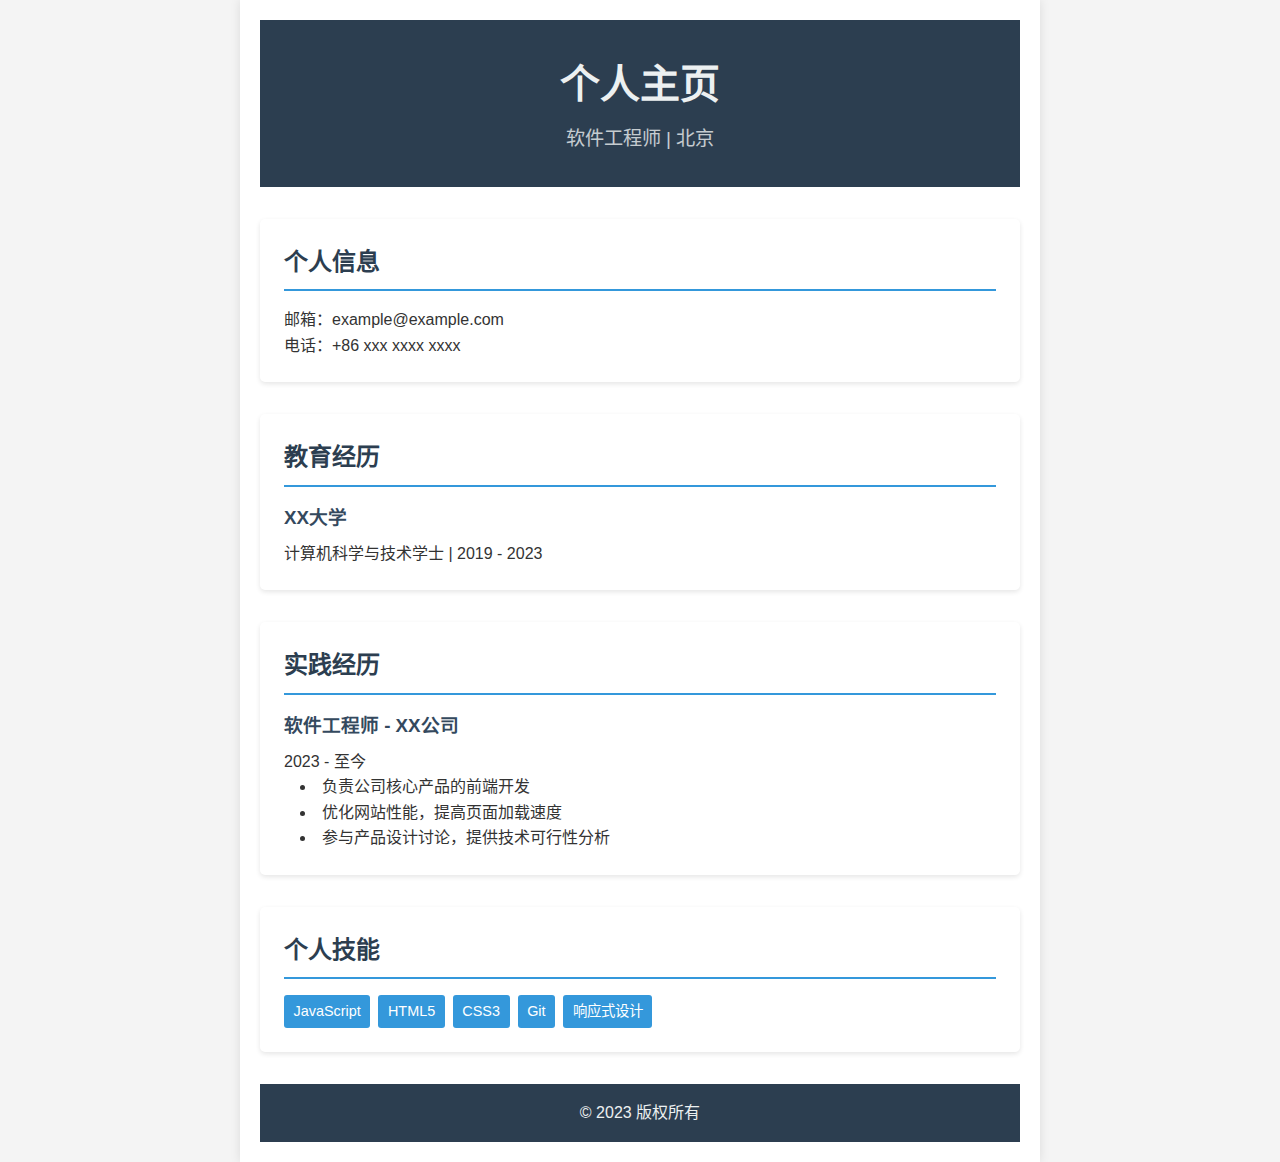
==== index.html @ f0579570 "Add files via upload" ====
<!DOCTYPE html>
<html lang="zh-CN">
<head>
    <meta charset="UTF-8">
    <meta name="viewport" content="width=device-width, initial-scale=1.0">
    <title>个人主页</title>
    <link rel="stylesheet" href="styles.css">
</head>
<body>
    <div class="container">
        <header>
            <h1>个人主页</h1>
            <p>软件工程师 | 北京</p>
        </header>

        <main>
            <section class="section">
                <h2>个人信息</h2>
                <p>邮箱：example@example.com</p>
                <p>电话：+86 xxx xxxx xxxx</p>
            </section>

            <section class="section">
                <h2>教育经历</h2>
                <h3>XX大学</h3>
                <p>计算机科学与技术学士 | 2019 - 2023</p>
            </section>

            <section class="section">
                <h2>实践经历</h2>
                <h3>软件工程师 - XX公司</h3>
                <p>2023 - 至今</p>
                <ul>
                    <li>负责公司核心产品的前端开发</li>
                    <li>优化网站性能，提高页面加载速度</li>
                    <li>参与产品设计讨论，提供技术可行性分析</li>
                </ul>
            </section>

            <section class="section">
                <h2>个人技能</h2>
                <div class="skills">
                    <span class="skill">JavaScript</span>
                    <span class="skill">HTML5</span>
                    <span class="skill">CSS3</span>
                    <span class="skill">Git</span>
                    <span class="skill">响应式设计</span>
                </div>
            </section>
        </main>

        <footer>
            <p>&copy; 2023 版权所有</p>
        </footer>
    </div>
</body>
</html>
---- styles.css ----
/* 重置和基本样式 */
* {
    margin: 0;
    padding: 0;
    box-sizing: border-box;
}

body {
    font-family: 'Arial', sans-serif;
    line-height: 1.6;
    color: #333;
    background-color: #f4f4f4;
}

.container {
    max-width: 800px;
    margin: 0 auto;
    padding: 20px;
    background-color: #fff;
    box-shadow: 0 0 10px rgba(0,0,0,0.1);
}

/* 头部样式 */
header {
    background-color: #2c3e50;
    color: #ecf0f1;
    text-align: center;
    padding: 2rem 0;
    margin-bottom: 2rem;
}

header h1 {
    font-size: 2.5rem;
    margin-bottom: 0.5rem;
}

header p {
    font-size: 1.2rem;
    opacity: 0.8;
}

/* 主要内容样式 */
main {
    display: grid;
    gap: 2rem;
}

.section {
    background-color: #fff;
    padding: 1.5rem;
    border-radius: 5px;
    box-shadow: 0 2px 5px rgba(0,0,0,0.1);
}

h2 {
    color: #2c3e50;
    border-bottom: 2px solid #3498db;
    padding-bottom: 0.5rem;
    margin-bottom: 1rem;
}

h3 {
    color: #34495e;
    margin-top: 1rem;
    margin-bottom: 0.5rem;
}

ul {
    list-style-position: inside;
    margin-left: 1rem;
}

/* 技能样式 */
.skills {
    display: flex;
    flex-wrap: wrap;
    gap: 0.5rem;
}

.skill {
    background-color: #3498db;
    color: white;
    padding: 0.3rem 0.6rem;
    border-radius: 3px;
    font-size: 0.9rem;
}

/* 页脚样式 */
footer {
    text-align: center;
    margin-top: 2rem;
    padding: 1rem;
    background-color: #2c3e50;
    color: #ecf0f1;
}

/* 响应式设计 */
@media (max-width: 600px) {
    .container {
        padding: 10px;
    }

    header {
        padding: 1rem 0;
    }

    header h1 {
        font-size: 2rem;
    }

    .section {
        padding: 1rem;
    }
}
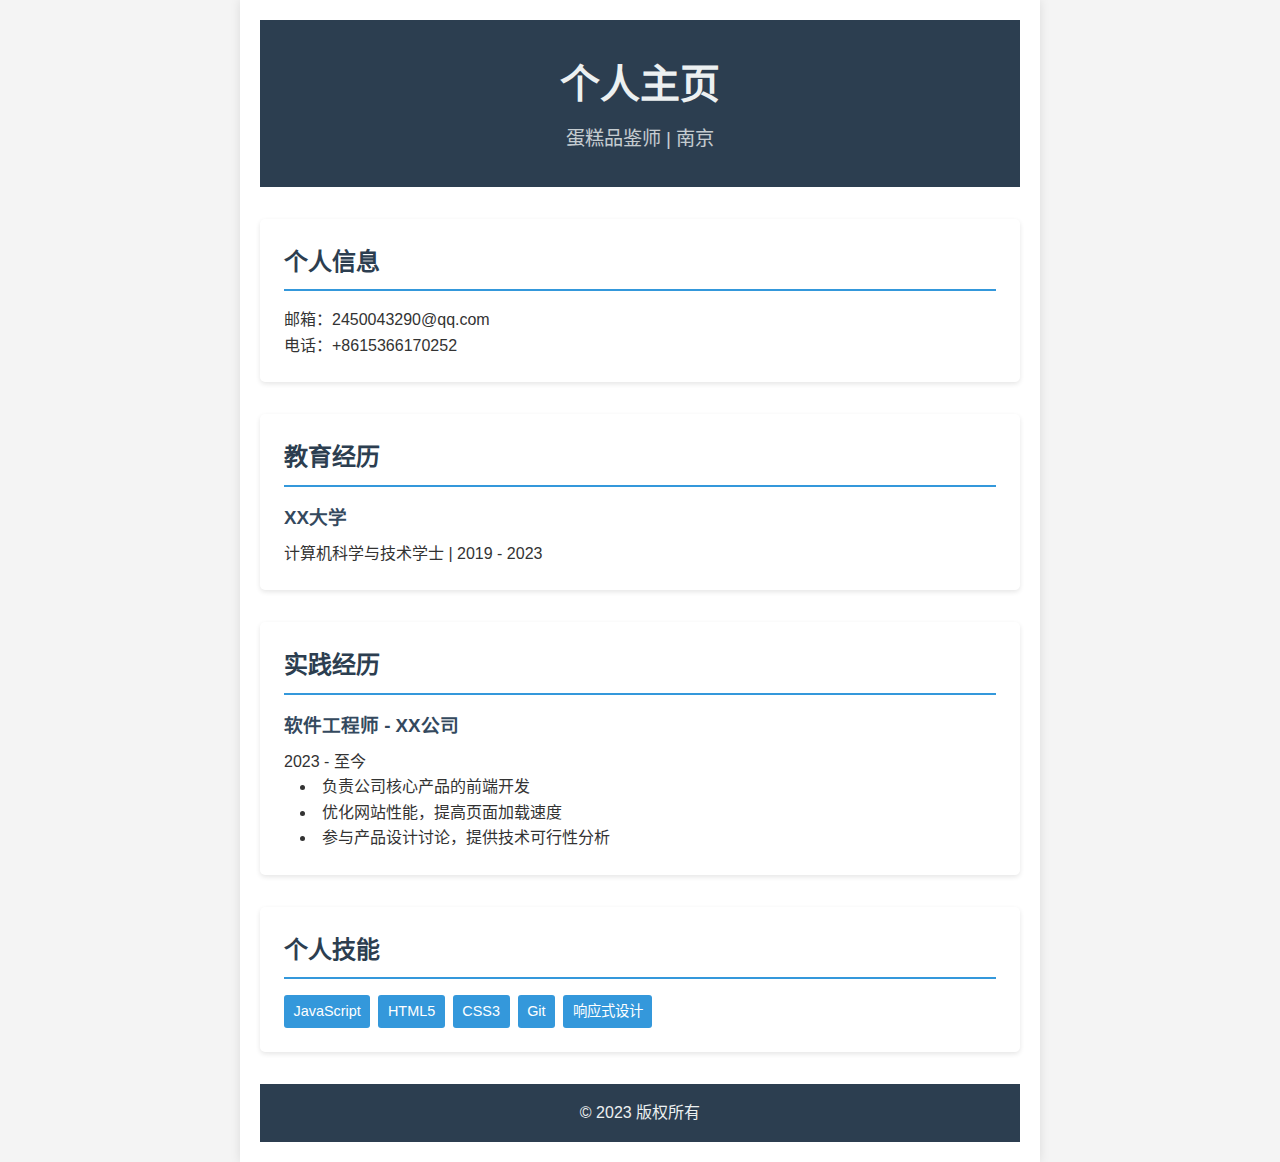
==== commit 8e3f2714: "Update index.html" ====
--- a/index.html
+++ b/index.html
@@ -10,14 +10,14 @@
     <div class="container">
         <header>
             <h1>个人主页</h1>
-            <p>软件工程师 | 北京</p>
+            <p>蛋糕品鉴师 | 南京</p>
         </header>
 
         <main>
             <section class="section">
                 <h2>个人信息</h2>
-                <p>邮箱：example@example.com</p>
-                <p>电话：+86 xxx xxxx xxxx</p>
+                <p>邮箱：2450043290@qq.com</p>
+                <p>电话：+8615366170252</p>
             </section>
 
             <section class="section">
@@ -54,4 +54,4 @@
         </footer>
     </div>
 </body>
-</html>+</html>
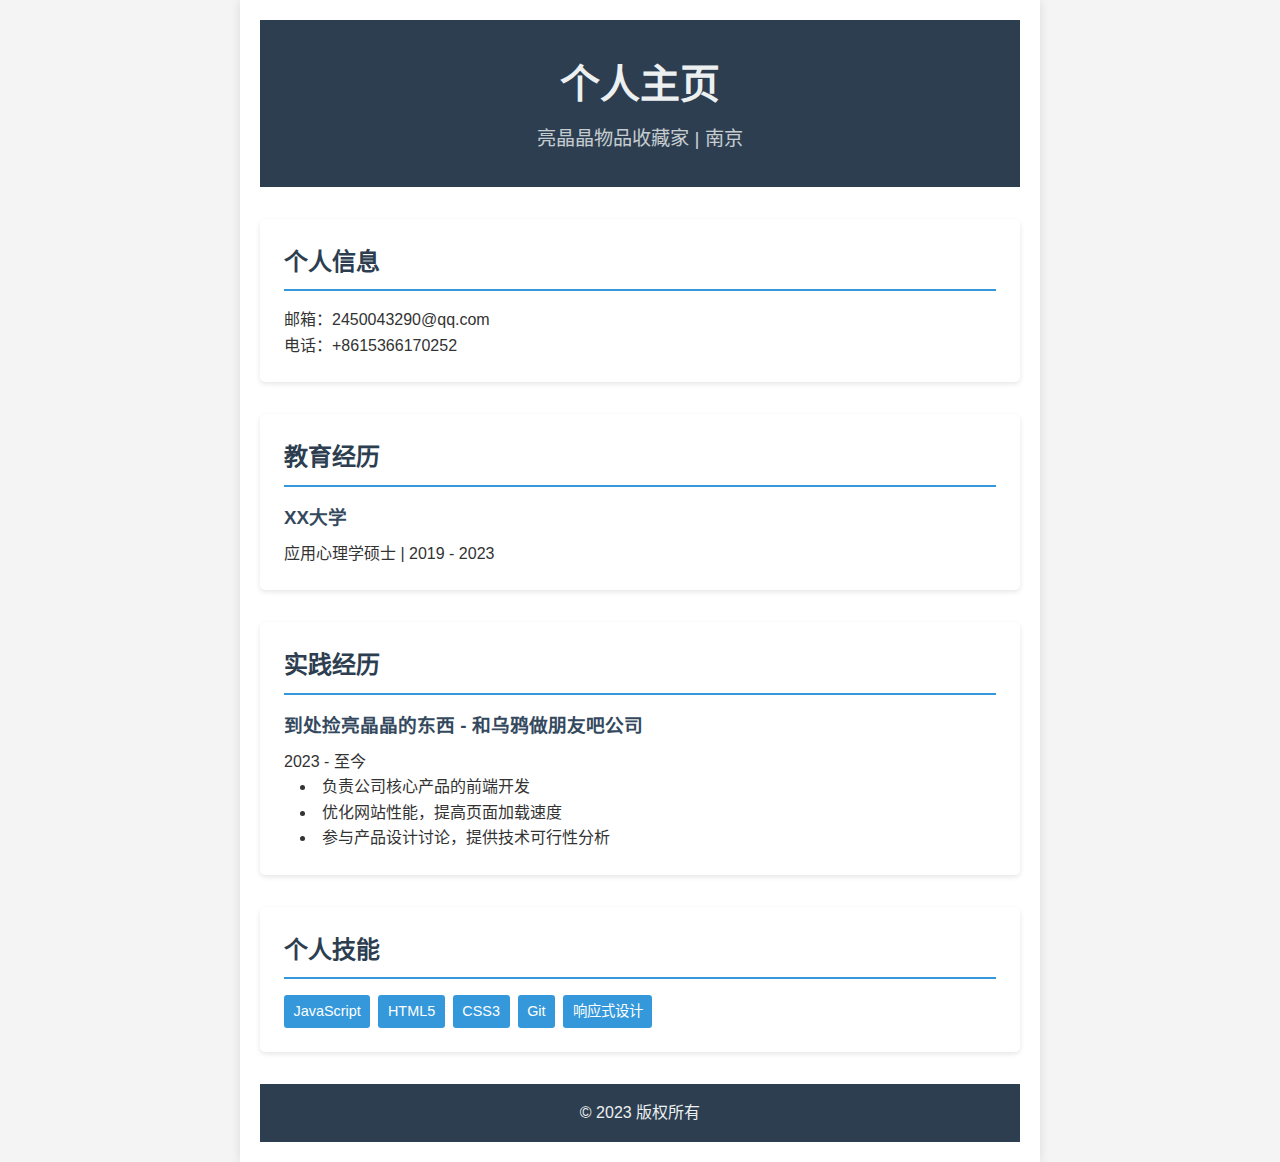
==== commit 88aae486: "Update index.html" ====
--- a/index.html
+++ b/index.html
@@ -10,7 +10,7 @@
     <div class="container">
         <header>
             <h1>个人主页</h1>
-            <p>蛋糕品鉴师 | 南京</p>
+            <p>亮晶晶物品收藏家 | 南京</p>
         </header>
 
         <main>
@@ -23,12 +23,12 @@
             <section class="section">
                 <h2>教育经历</h2>
                 <h3>XX大学</h3>
-                <p>计算机科学与技术学士 | 2019 - 2023</p>
+                <p>应用心理学硕士 | 2019 - 2023</p>
             </section>
 
             <section class="section">
                 <h2>实践经历</h2>
-                <h3>软件工程师 - XX公司</h3>
+                <h3>到处捡亮晶晶的东西 - 和乌鸦做朋友吧公司</h3>
                 <p>2023 - 至今</p>
                 <ul>
                     <li>负责公司核心产品的前端开发</li>
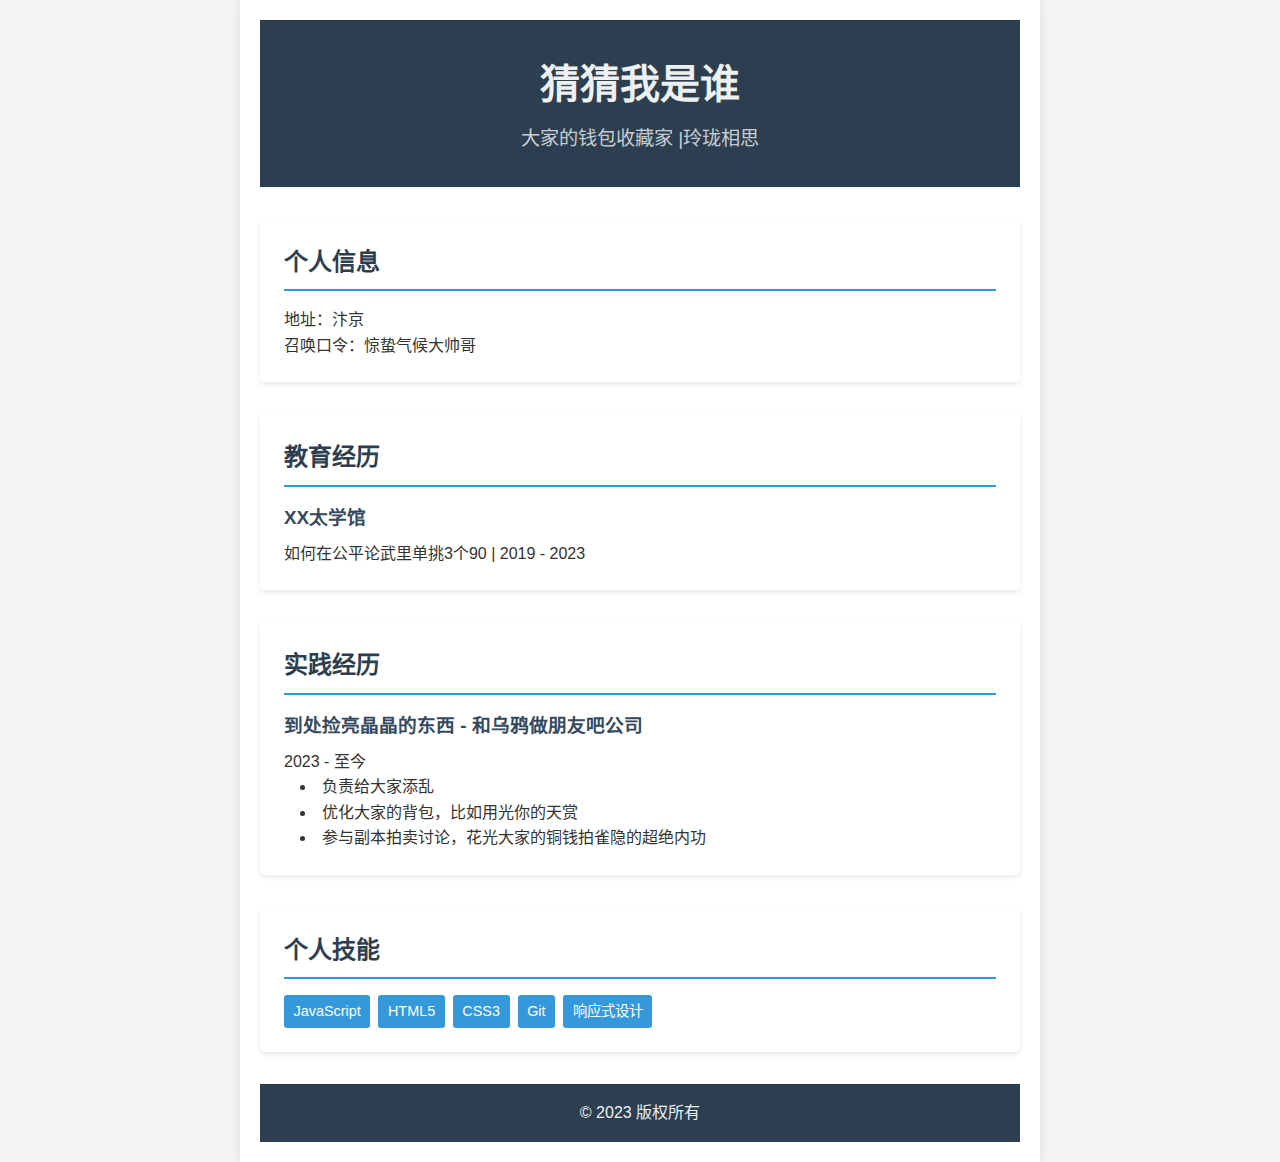
==== commit 5f8b502d: "Update index.html" ====
--- a/index.html
+++ b/index.html
@@ -9,21 +9,21 @@
 <body>
     <div class="container">
         <header>
-            <h1>个人主页</h1>
-            <p>亮晶晶物品收藏家 | 南京</p>
+            <h1>猜猜我是谁</h1>
+            <p>大家的钱包收藏家 |玲珑相思</p>
         </header>
 
         <main>
             <section class="section">
                 <h2>个人信息</h2>
-                <p>邮箱：2450043290@qq.com</p>
-                <p>电话：+8615366170252</p>
+                <p>地址：汴京</p>
+                <p>召唤口令：惊蛰气候大帅哥</p>
             </section>
 
             <section class="section">
                 <h2>教育经历</h2>
-                <h3>XX大学</h3>
-                <p>应用心理学硕士 | 2019 - 2023</p>
+                <h3>XX太学馆</h3>
+                <p>如何在公平论武里单挑3个90 | 2019 - 2023</p>
             </section>
 
             <section class="section">
@@ -31,9 +31,9 @@
                 <h3>到处捡亮晶晶的东西 - 和乌鸦做朋友吧公司</h3>
                 <p>2023 - 至今</p>
                 <ul>
-                    <li>负责公司核心产品的前端开发</li>
-                    <li>优化网站性能，提高页面加载速度</li>
-                    <li>参与产品设计讨论，提供技术可行性分析</li>
+                    <li>负责给大家添乱</li>
+                    <li>优化大家的背包，比如用光你的天赏</li>
+                    <li>参与副本拍卖讨论，花光大家的铜钱拍雀隐的超绝内功</li>
                 </ul>
             </section>
 
